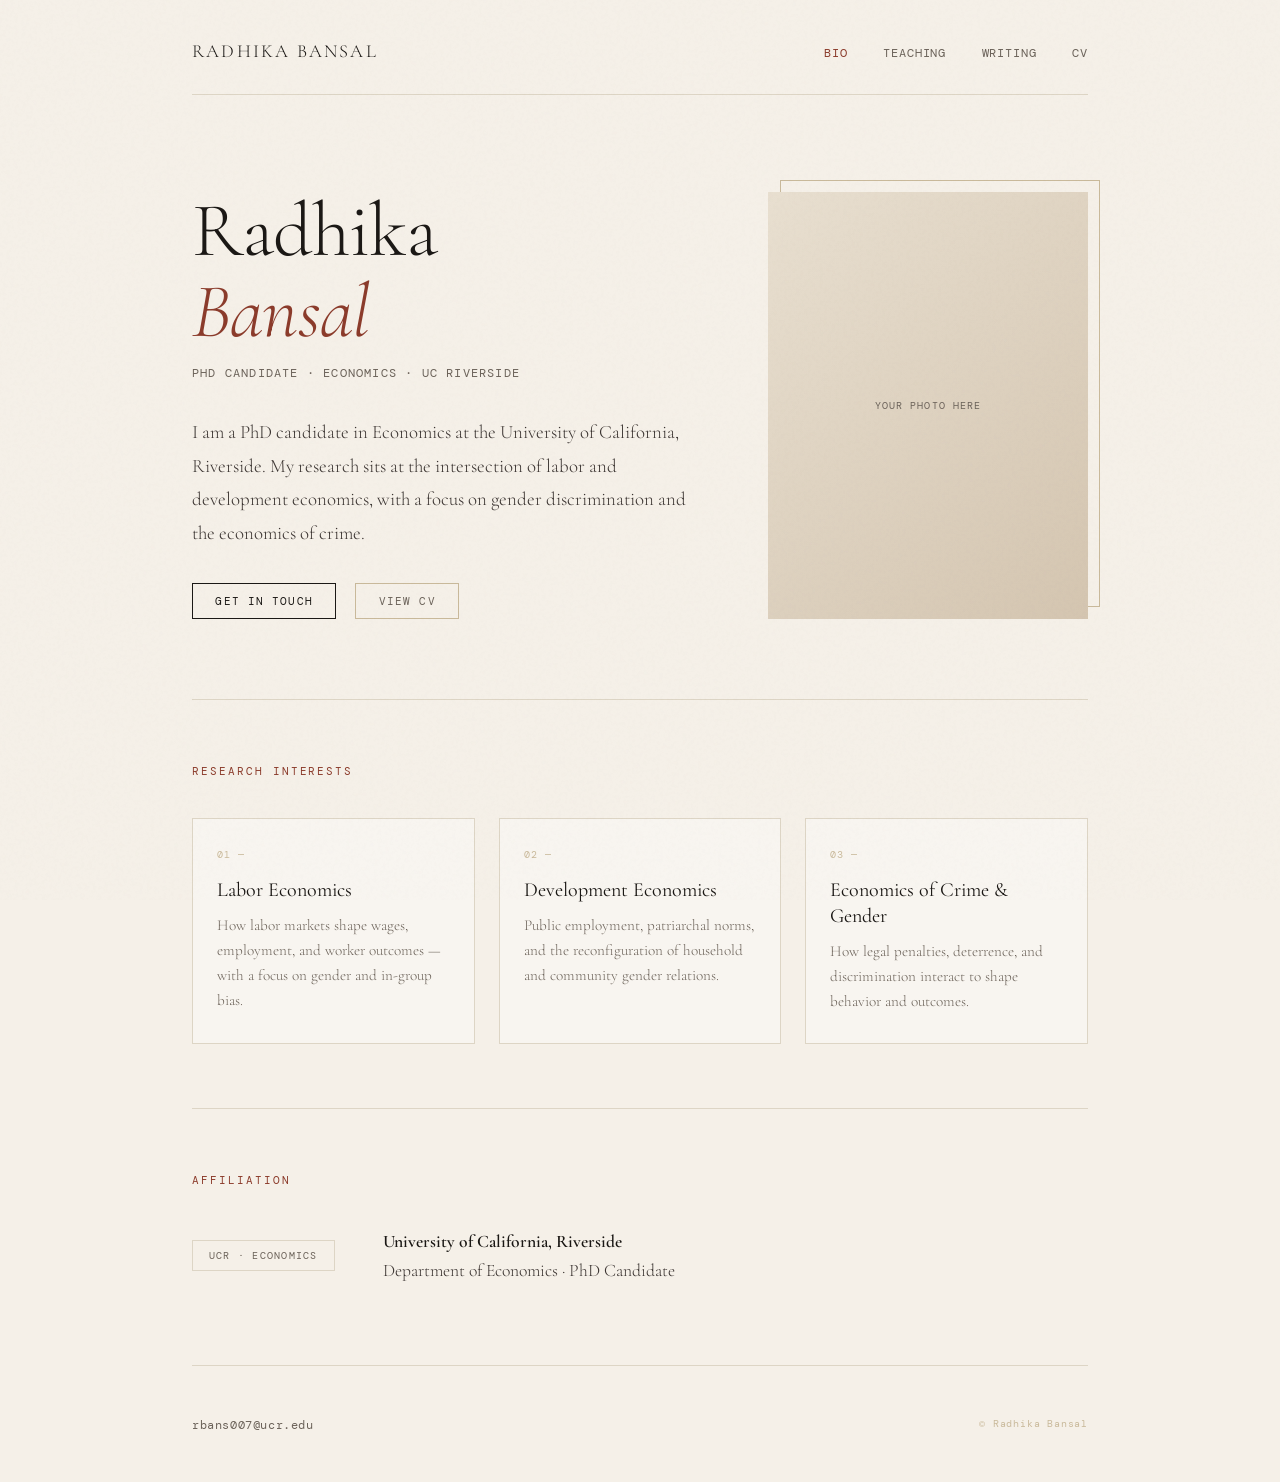
==== index.html @ c8bad90d "Update index.html" ====
<!DOCTYPE html>
<html lang="en">
<head>
  <meta charset="UTF-8" />
  <meta name="viewport" content="width=device-width, initial-scale=1.0"/>
  <title>Radhika Bansal | Economist</title>
  <link rel="preconnect" href="https://fonts.googleapis.com">
  <link href="https://fonts.googleapis.com/css2?family=Cormorant+Garamond:ital,wght@0,300;0,400;0,600;1,300;1,400&family=DM+Mono:wght@300;400&display=swap" rel="stylesheet">
  <link rel="stylesheet" href="style.css">
  <style>
    .hero {
      display: grid;
      grid-template-columns: 1fr 320px;
      gap: 5rem;
      align-items: center;
      padding: 6rem 0 5rem;
      border-bottom: 1px solid var(--light-line);
      animation: fadeUp 0.9s 0.1s ease both;
    }

    .hero-text h1 {
      font-size: clamp(3rem, 6vw, 4.8rem);
      font-weight: 300;
      line-height: 1.05;
      letter-spacing: -0.01em;
      margin-bottom: 0.3rem;
    }

    .hero-text h1 em { font-style: italic; color: var(--rust); }

    .hero-subtitle {
      font-family: 'DM Mono', monospace;
      font-size: 0.75rem;
      letter-spacing: 0.1em;
      text-transform: uppercase;
      color: var(--muted);
      margin: 0.8rem 0 2.2rem;
    }

    .hero-bio {
      font-size: 1.18rem;
      font-weight: 300;
      line-height: 1.78;
      color: #3a3330;
      max-width: 520px;
    }

    .hero-contact {
      margin-top: 2rem;
      display: flex;
      align-items: center;
      gap: 1.2rem;
      flex-wrap: wrap;
    }

    .hero-photo { position: relative; }

    .hero-photo::before {
      content: '';
      position: absolute;
      inset: -12px -12px 12px 12px;
      border: 1px solid var(--sand);
      z-index: 0;
    }

    .photo-placeholder {
      width: 100%;
      aspect-ratio: 3/4;
      background: linear-gradient(135deg, #e8dfd0, #d4c5b0);
      display: flex;
      align-items: center;
      justify-content: center;
      position: relative;
      z-index: 1;
      font-family: 'DM Mono', monospace;
      font-size: 0.65rem;
      color: var(--muted);
      letter-spacing: 0.1em;
      text-transform: uppercase;
    }

    .hero-photo img {
      width: 100%;
      aspect-ratio: 3/4;
      object-fit: cover;
      display: block;
      position: relative;
      z-index: 1;
      filter: sepia(8%) contrast(1.05);
    }

    /* Research interests */
    .interests-grid {
      display: grid;
      grid-template-columns: repeat(3, 1fr);
      gap: 1.5rem;
    }

    .interest-card {
      padding: 1.8rem 1.5rem;
      border: 1px solid var(--light-line);
      background: rgba(255,255,255,0.35);
      transition: border-color 0.2s, transform 0.25s;
    }

    .interest-card:hover {
      border-color: var(--sand);
      transform: translateY(-3px);
    }

    .interest-num {
      font-family: 'DM Mono', monospace;
      font-size: 0.6rem;
      color: var(--sand);
      letter-spacing: 0.1em;
      margin-bottom: 1rem;
    }

    .interest-title {
      font-size: 1.25rem;
      font-weight: 400;
      line-height: 1.3;
      margin-bottom: 0.6rem;
    }

    .interest-desc {
      font-size: 0.95rem;
      font-weight: 300;
      color: var(--muted);
      line-height: 1.65;
    }

    /* Affiliation */
    .affil-row {
      display: flex;
      align-items: center;
      gap: 3rem;
    }

    .affil-badge {
      font-family: 'DM Mono', monospace;
      font-size: 0.65rem;
      letter-spacing: 0.12em;
      text-transform: uppercase;
      color: var(--muted);
      border: 1px solid var(--light-line);
      padding: 0.5rem 1rem;
      white-space: nowrap;
    }

    .affil-text {
      font-size: 1.1rem;
      font-weight: 300;
      line-height: 1.65;
      color: #3a3330;
    }

    .affil-text strong { font-weight: 600; color: var(--ink); }

    @media (max-width: 720px) {
      .hero { grid-template-columns: 1fr; gap: 3rem; padding: 4rem 0 3rem; }
      .hero-photo { max-width: 260px; }
      .interests-grid { grid-template-columns: 1fr; gap: 1.2rem; }
      .affil-row { flex-direction: column; align-items: flex-start; gap: 1rem; }
    }
  </style>
</head>
<body>
<div class="site-wrapper">
  <nav>
    <a class="nav-name" href="index.html">Radhika Bansal</a>
    <ul class="nav-links">
      <li><a href="index.html" class="active">Bio</a></li>
      <li><a href="teaching.html">Teaching</a></li>
      <li><a href="writing.html">Writing</a></li>
      <li><a href="cv.html">CV</a></li>
    </ul>
  </nav>

  <section class="hero">
    <div class="hero-text">
      <h1>Radhika<br><em>Bansal</em></h1>
      <p class="hero-subtitle">PhD Candidate · Economics · UC Riverside</p>
      <p class="hero-bio">
        I am a PhD candidate in Economics at the University of California, Riverside. My research sits at the intersection of labor and development economics, with a focus on gender discrimination and the economics of crime.
      </p>
      <div class="hero-contact">
        <a class="btn" href="mailto:rbans007@ucr.edu">Get in Touch</a>
        <a class="btn btn-ghost" href="cv.html">View CV</a>
      </div>
    </div>
    <div class="hero-photo">
      <!-- Replace with: <img src="photo.jpg" alt="Radhika Bansal"> -->
      <div class="photo-placeholder">Your Photo Here</div>
    </div>
  </section>

  <section class="section">
    <p class="section-label">Research Interests</p>
    <div class="interests-grid">
      <div class="interest-card">
        <div class="interest-num">01 —</div>
        <div class="interest-title">Labor Economics</div>
        <p class="interest-desc">How labor markets shape wages, employment, and worker outcomes — with a focus on gender and in-group bias.</p>
      </div>
      <div class="interest-card">
        <div class="interest-num">02 —</div>
        <div class="interest-title">Development Economics</div>
        <p class="interest-desc">Public employment, patriarchal norms, and the reconfiguration of household and community gender relations.</p>
      </div>
      <div class="interest-card">
        <div class="interest-num">03 —</div>
        <div class="interest-title">Economics of Crime & Gender</div>
        <p class="interest-desc">How legal penalties, deterrence, and discrimination interact to shape behavior and outcomes.</p>
      </div>
    </div>
  </section>

  <section class="section">
    <p class="section-label">Affiliation</p>
    <div class="affil-row">
      <div class="affil-badge">UCR · Economics</div>
      <p class="affil-text">
        <strong>University of California, Riverside</strong><br>
        Department of Economics · PhD Candidate
      </p>
    </div>
  </section>

  <footer>
    <div class="footer-email"><a href="mailto:rbans007@ucr.edu">rbans007@ucr.edu</a></div>
    <div class="footer-copy">© Radhika Bansal</div>
  </footer>
</div>
</body>
</html>
---- style.css ----
*, *::before, *::after { box-sizing: border-box; margin: 0; padding: 0; }

:root {
  --cream: #f5f0e8;
  --ink: #1a1714;
  --rust: #8b3a2a;
  --sand: #c9b99a;
  --muted: #6b6259;
  --light-line: #ddd5c5;
}

html { font-size: 16px; scroll-behavior: smooth; }

body {
  background-color: var(--cream);
  color: var(--ink);
  font-family: 'Cormorant Garamond', Georgia, serif;
  min-height: 100vh;
  overflow-x: hidden;
}

body::before {
  content: '';
  position: fixed;
  inset: 0;
  background-image: url("data:image/svg+xml,%3Csvg viewBox='0 0 256 256' xmlns='http://www.w3.org/2000/svg'%3E%3Cfilter id='noise'%3E%3CfeTurbulence type='fractalNoise' baseFrequency='0.9' numOctaves='4' stitchTiles='stitch'/%3E%3C/filter%3E%3Crect width='100%25' height='100%25' filter='url(%23noise)' opacity='0.04'/%3E%3C/svg%3E");
  pointer-events: none;
  z-index: 1000;
  opacity: 0.5;
}

.site-wrapper {
  max-width: 960px;
  margin: 0 auto;
  padding: 0 2rem;
}

/* ---- NAV ---- */
nav {
  padding: 2.5rem 0 2rem;
  display: flex;
  align-items: baseline;
  justify-content: space-between;
  border-bottom: 1px solid var(--light-line);
  animation: fadeDown 0.8s ease both;
}

.nav-name {
  font-size: 1.15rem;
  font-weight: 300;
  letter-spacing: 0.12em;
  text-transform: uppercase;
  color: var(--ink);
  text-decoration: none;
}

.nav-links {
  display: flex;
  gap: 2.2rem;
  list-style: none;
}

.nav-links a {
  font-family: 'DM Mono', monospace;
  font-size: 0.72rem;
  letter-spacing: 0.08em;
  text-transform: uppercase;
  color: var(--muted);
  text-decoration: none;
  transition: color 0.2s;
}

.nav-links a:hover, .nav-links a.active { color: var(--rust); }

/* ---- PAGE HEADER ---- */
.page-header {
  padding: 5rem 0 3.5rem;
  border-bottom: 1px solid var(--light-line);
  animation: fadeUp 0.9s 0.1s ease both;
}

.page-label {
  font-family: 'DM Mono', monospace;
  font-size: 0.68rem;
  letter-spacing: 0.18em;
  text-transform: uppercase;
  color: var(--rust);
  margin-bottom: 1.2rem;
}

.page-title {
  font-size: clamp(2.5rem, 5vw, 4rem);
  font-weight: 300;
  line-height: 1.05;
  letter-spacing: -0.01em;
}

.page-title em { font-style: italic; color: var(--rust); }

/* ---- SECTION ---- */
.section {
  padding: 4rem 0;
  border-bottom: 1px solid var(--light-line);
  animation: fadeUp 0.9s 0.2s ease both;
}

.section:last-of-type { border-bottom: none; }

.section-label {
  font-family: 'DM Mono', monospace;
  font-size: 0.68rem;
  letter-spacing: 0.18em;
  text-transform: uppercase;
  color: var(--rust);
  margin-bottom: 2.5rem;
}

/* ---- FOOTER ---- */
footer {
  padding: 3rem 0;
  display: flex;
  justify-content: space-between;
  align-items: center;
  border-top: 1px solid var(--light-line);
  margin-top: 1rem;
}

.footer-email a {
  font-family: 'DM Mono', monospace;
  font-size: 0.75rem;
  color: var(--muted);
  text-decoration: none;
  letter-spacing: 0.05em;
  transition: color 0.2s;
}

.footer-email a:hover { color: var(--rust); }

.footer-copy {
  font-family: 'DM Mono', monospace;
  font-size: 0.62rem;
  color: var(--sand);
  letter-spacing: 0.08em;
}

/* ---- BUTTONS ---- */
.btn {
  font-family: 'DM Mono', monospace;
  font-size: 0.7rem;
  letter-spacing: 0.1em;
  text-transform: uppercase;
  padding: 0.65rem 1.4rem;
  border: 1px solid var(--ink);
  color: var(--ink);
  text-decoration: none;
  display: inline-block;
  transition: background 0.2s, color 0.2s;
}

.btn:hover { background: var(--ink); color: var(--cream); }

.btn-ghost {
  border-color: var(--sand);
  color: var(--muted);
}

.btn-ghost:hover { background: transparent; color: var(--rust); border-color: var(--rust); }

/* ---- ANIMATIONS ---- */
@keyframes fadeDown {
  from { opacity: 0; transform: translateY(-12px); }
  to   { opacity: 1; transform: translateY(0); }
}

@keyframes fadeUp {
  from { opacity: 0; transform: translateY(16px); }
  to   { opacity: 1; transform: translateY(0); }
}

/* ---- RESPONSIVE ---- */
@media (max-width: 720px) {
  nav { flex-direction: column; gap: 1.2rem; }
  .nav-links { gap: 1.5rem; flex-wrap: wrap; }
  footer { flex-direction: column; gap: 1rem; text-align: center; }
}
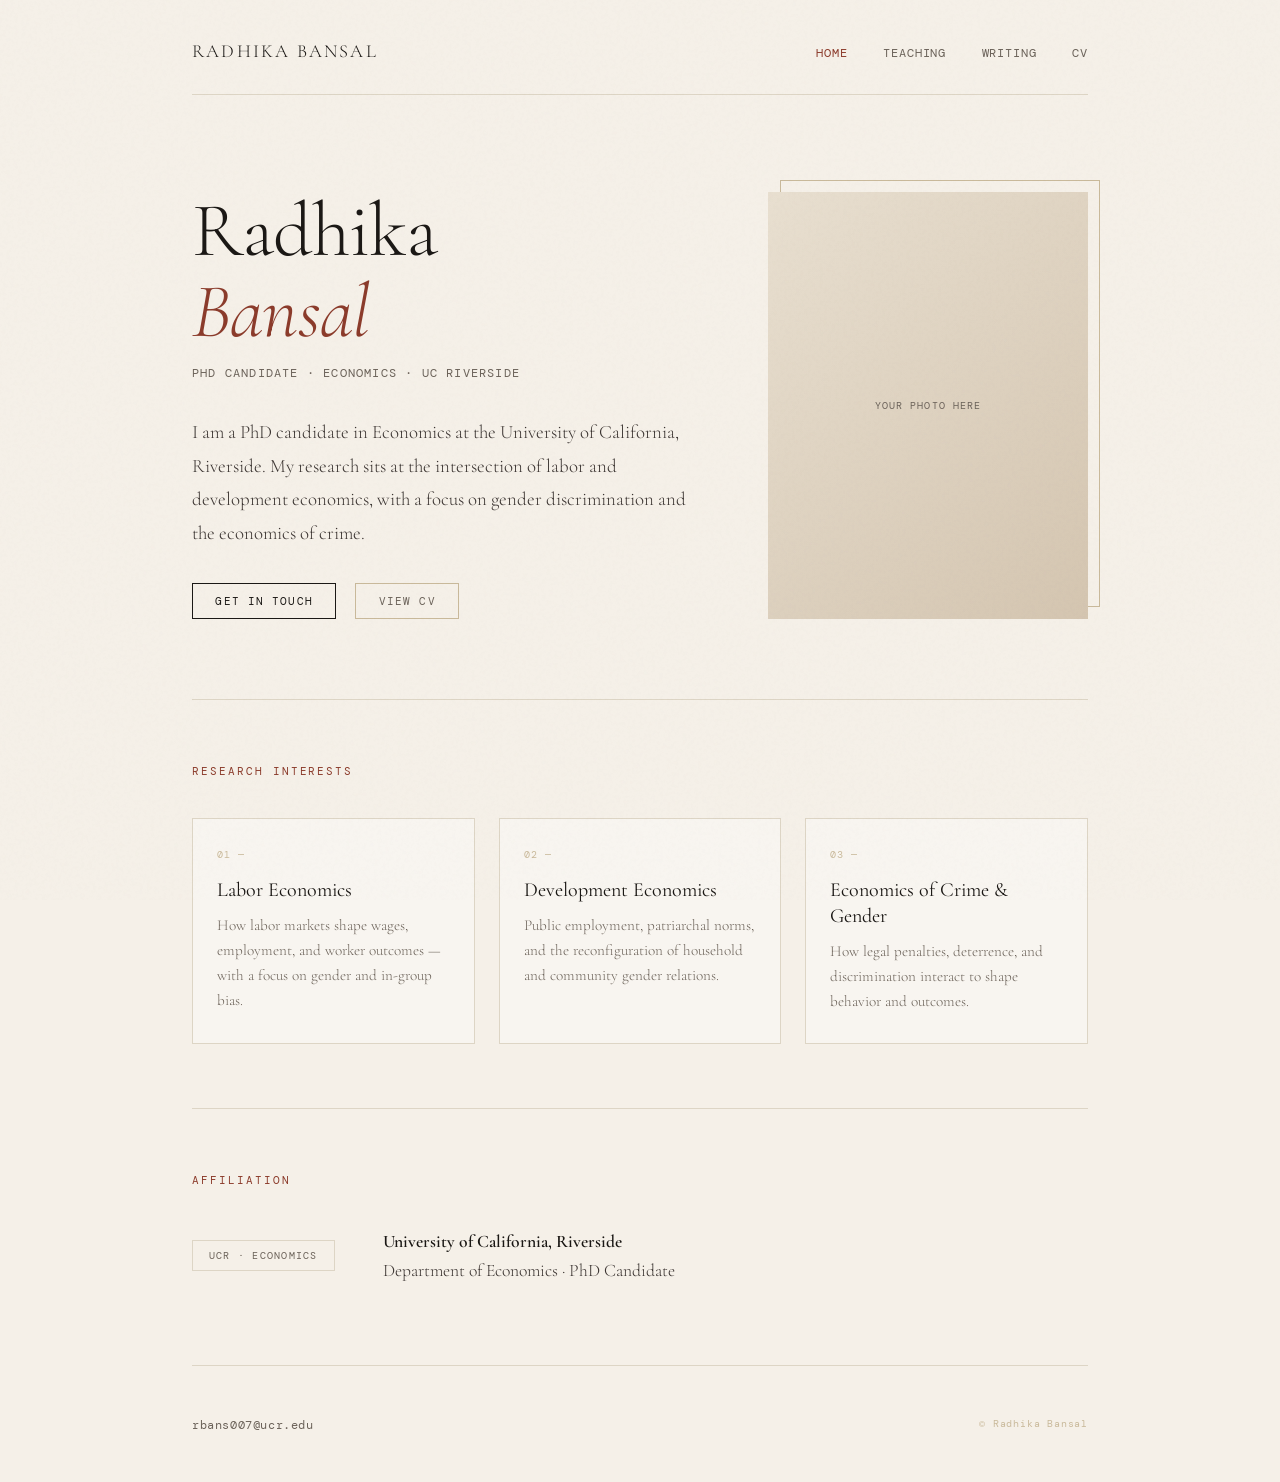
==== commit cec78274: "Update index.html" ====
--- a/index.html
+++ b/index.html
@@ -170,7 +170,7 @@
   <nav>
     <a class="nav-name" href="index.html">Radhika Bansal</a>
     <ul class="nav-links">
-      <li><a href="index.html" class="active">Bio</a></li>
+      <li><a href="index.html" class="active">Home</a></li>
       <li><a href="teaching.html">Teaching</a></li>
       <li><a href="writing.html">Writing</a></li>
       <li><a href="cv.html">CV</a></li>
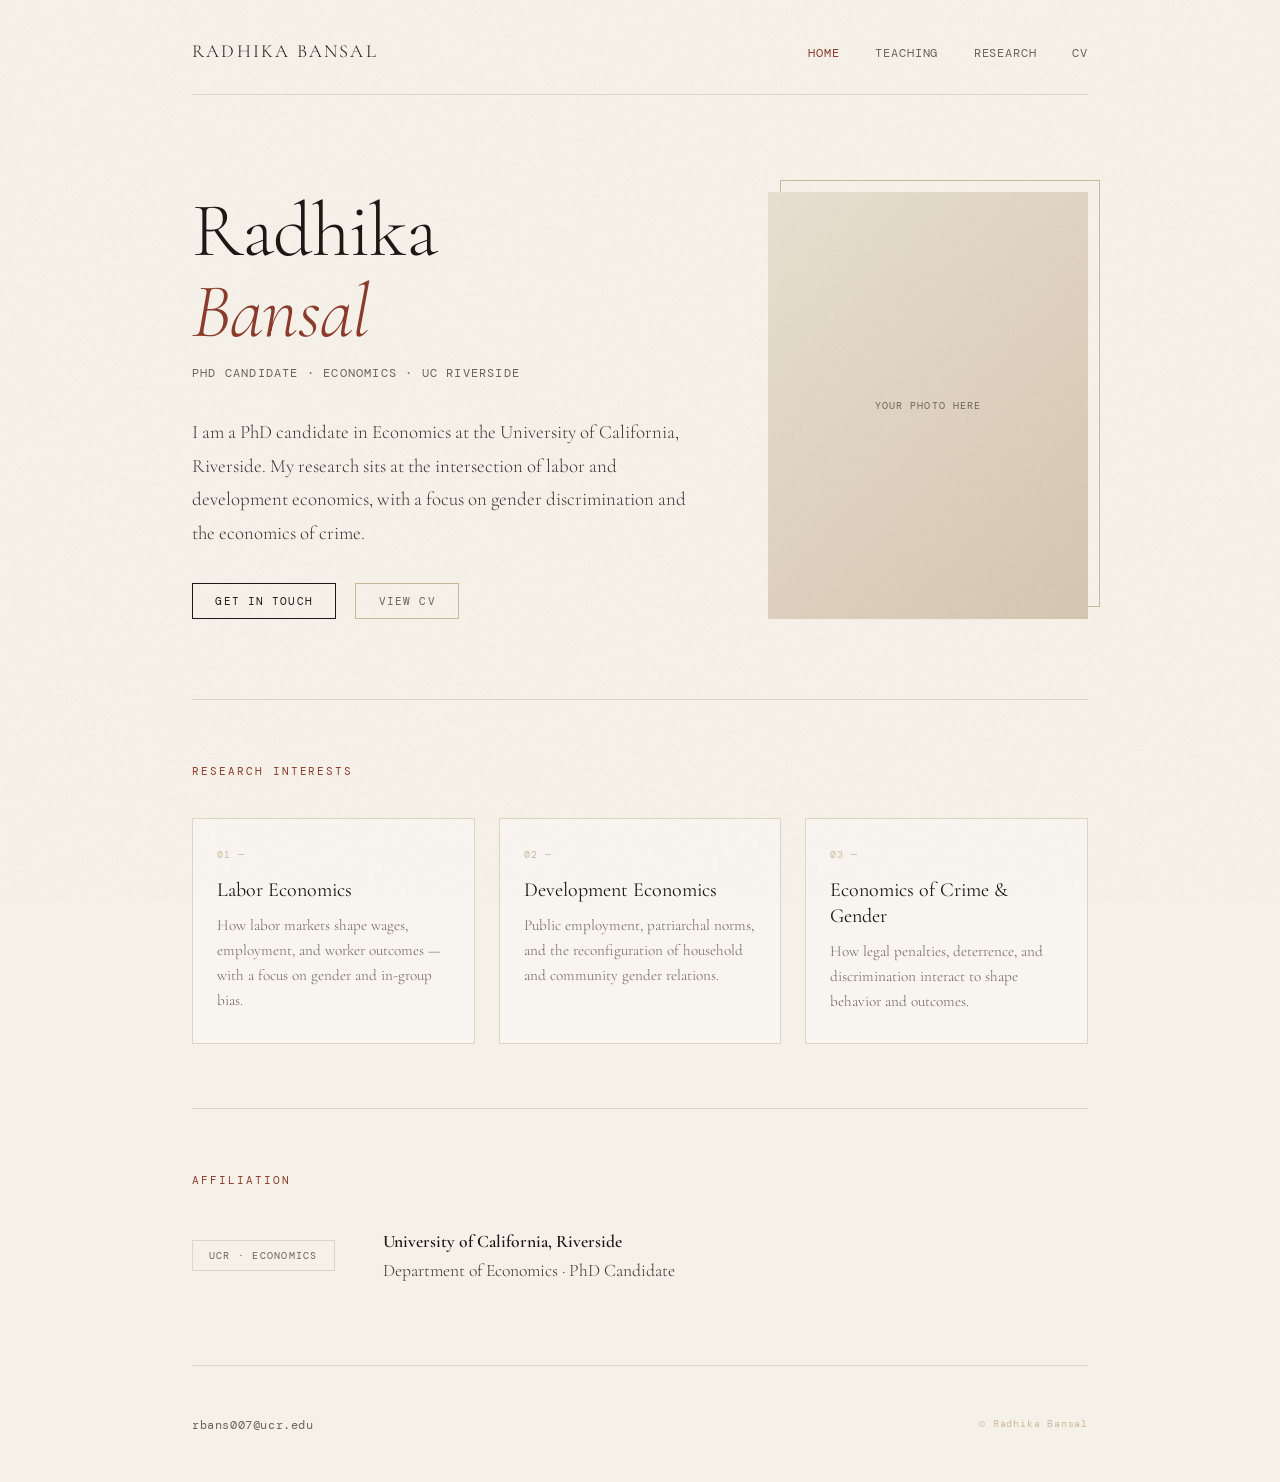
==== commit a6873c86: "Update index.html" ====
--- a/index.html
+++ b/index.html
@@ -172,7 +172,7 @@
     <ul class="nav-links">
       <li><a href="index.html" class="active">Home</a></li>
       <li><a href="teaching.html">Teaching</a></li>
-      <li><a href="writing.html">Writing</a></li>
+      <li><a href="writing.html">Research</a></li>
       <li><a href="cv.html">CV</a></li>
     </ul>
   </nav>
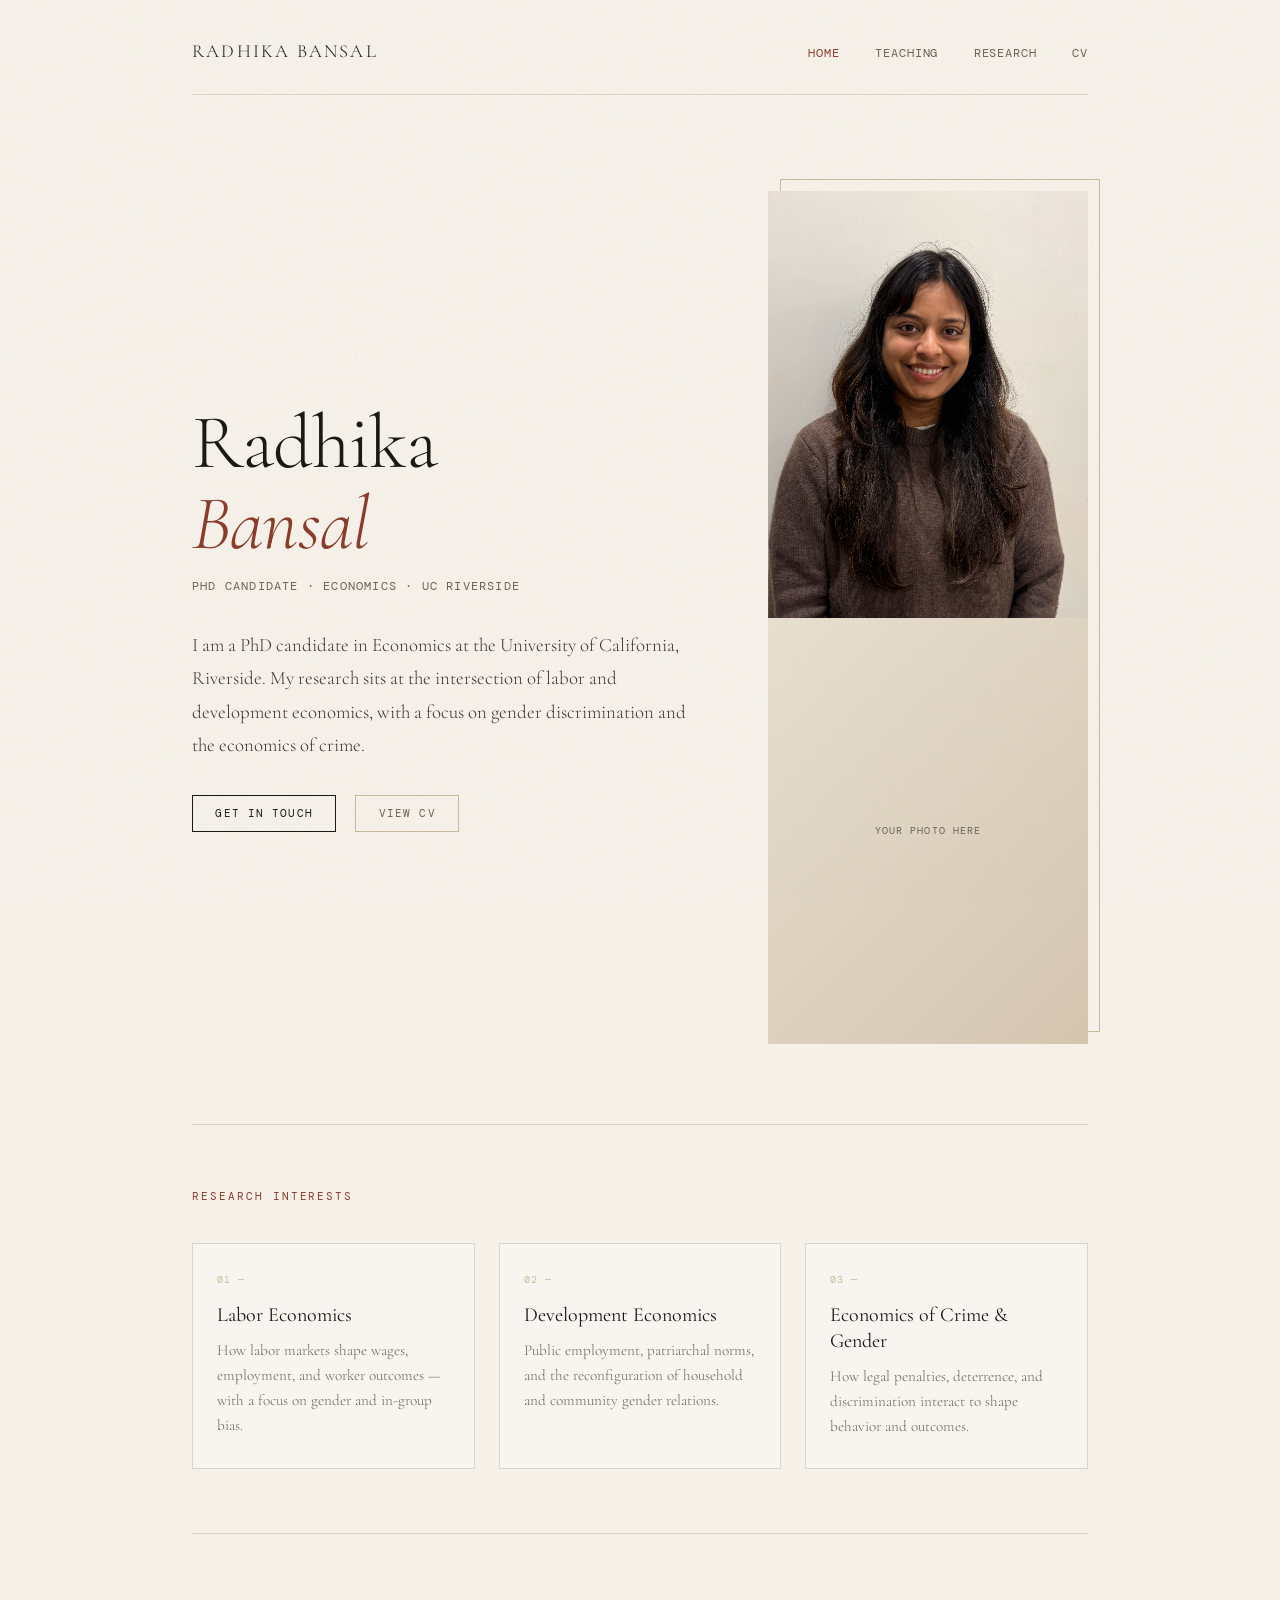
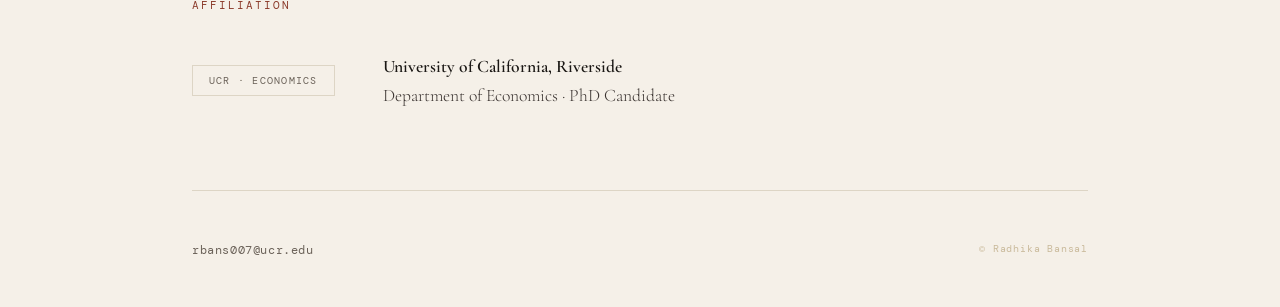
==== commit 3c9f7a23: "Update index.html" ====
--- a/index.html
+++ b/index.html
@@ -190,7 +190,7 @@
       </div>
     </div>
     <div class="hero-photo">
-      <!-- Replace with: <img src="photo.jpg" alt="Radhika Bansal"> -->
+      <img src="IMG_1546.png" alt="Radhika Bansal"> 
       <div class="photo-placeholder">Your Photo Here</div>
     </div>
   </section>
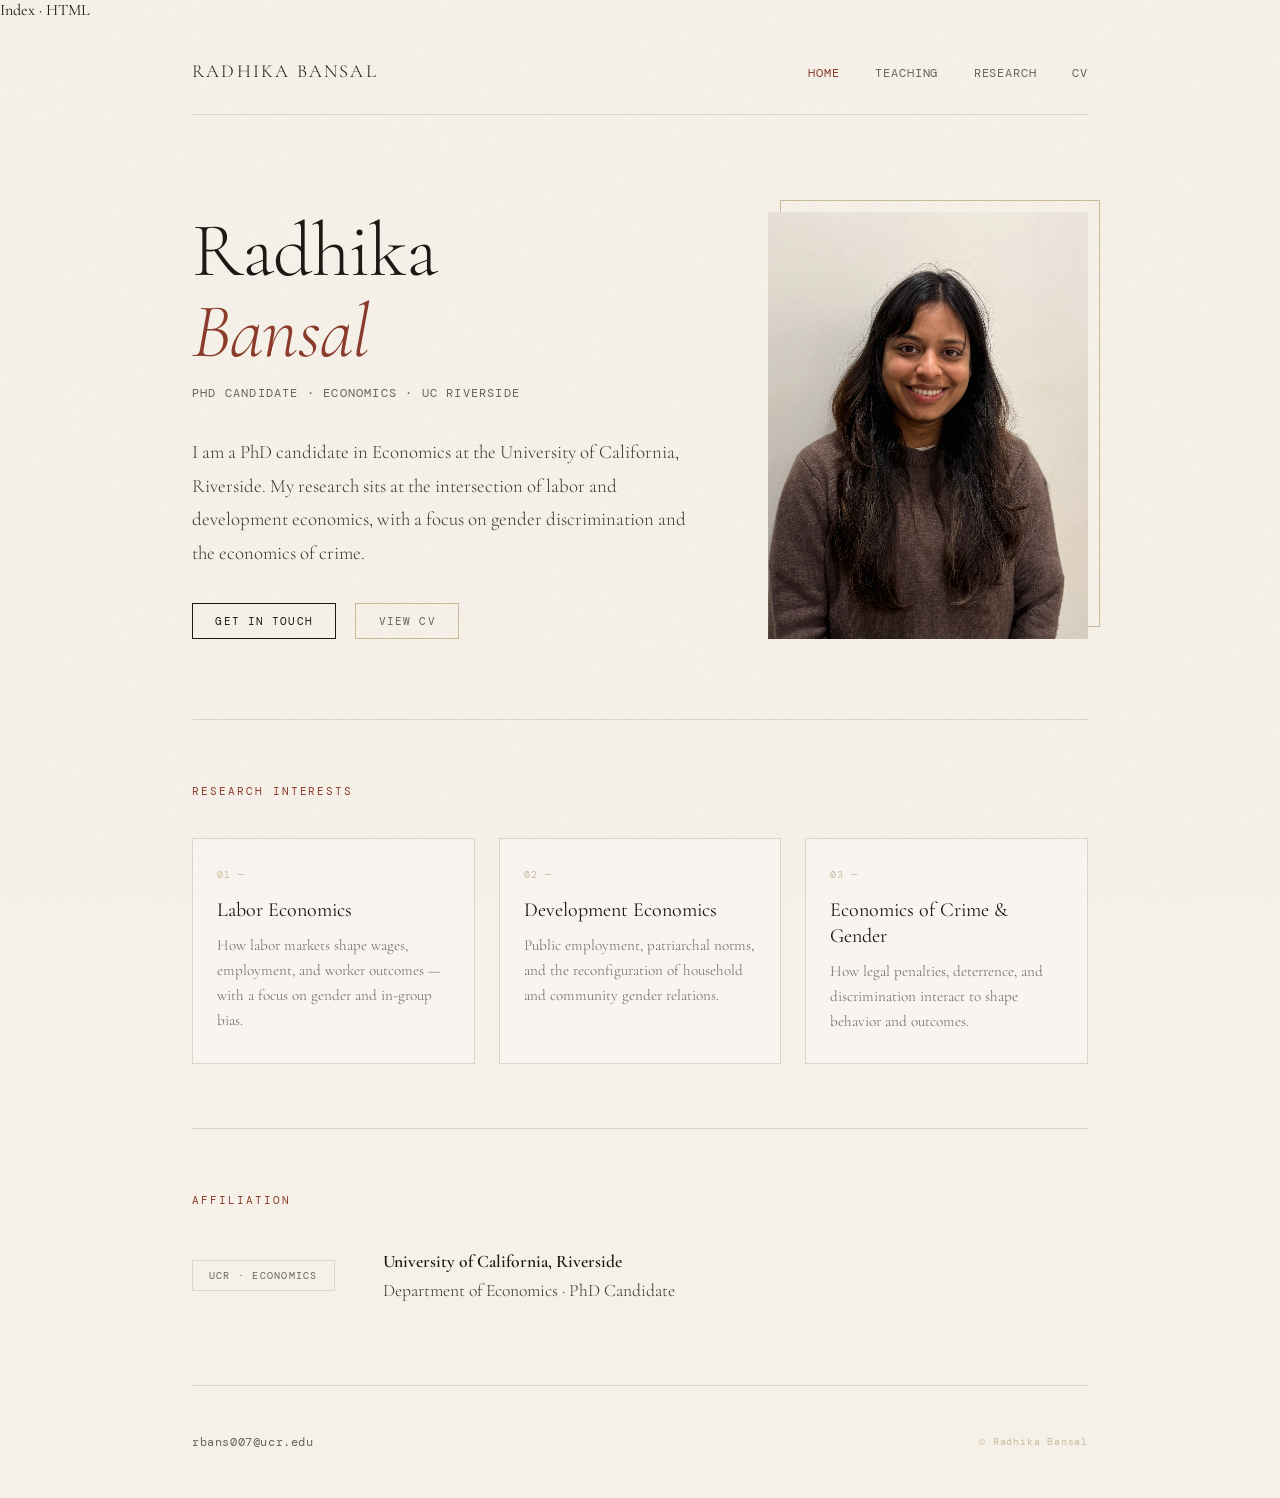
==== commit 7cbdc061: "Update index.html" ====
--- a/index.html
+++ b/index.html
@@ -1,3 +1,5 @@
+
+Index · HTML
 <!DOCTYPE html>
 <html lang="en">
 <head>
@@ -17,7 +19,6 @@
       border-bottom: 1px solid var(--light-line);
       animation: fadeUp 0.9s 0.1s ease both;
     }
-
     .hero-text h1 {
       font-size: clamp(3rem, 6vw, 4.8rem);
       font-weight: 300;
@@ -25,9 +26,7 @@
       letter-spacing: -0.01em;
       margin-bottom: 0.3rem;
     }
-
     .hero-text h1 em { font-style: italic; color: var(--rust); }
-
     .hero-subtitle {
       font-family: 'DM Mono', monospace;
       font-size: 0.75rem;
@@ -36,7 +35,6 @@
       color: var(--muted);
       margin: 0.8rem 0 2.2rem;
     }
-
     .hero-bio {
       font-size: 1.18rem;
       font-weight: 300;
@@ -44,7 +42,6 @@
       color: #3a3330;
       max-width: 520px;
     }
-
     .hero-contact {
       margin-top: 2rem;
       display: flex;
@@ -52,9 +49,7 @@
       gap: 1.2rem;
       flex-wrap: wrap;
     }
-
     .hero-photo { position: relative; }
-
     .hero-photo::before {
       content: '';
       position: absolute;
@@ -62,7 +57,6 @@
       border: 1px solid var(--sand);
       z-index: 0;
     }
-
     .photo-placeholder {
       width: 100%;
       aspect-ratio: 3/4;
@@ -78,7 +72,6 @@
       letter-spacing: 0.1em;
       text-transform: uppercase;
     }
-
     .hero-photo img {
       width: 100%;
       aspect-ratio: 3/4;
@@ -88,26 +81,22 @@
       z-index: 1;
       filter: sepia(8%) contrast(1.05);
     }
-
     /* Research interests */
     .interests-grid {
       display: grid;
       grid-template-columns: repeat(3, 1fr);
       gap: 1.5rem;
     }
-
     .interest-card {
       padding: 1.8rem 1.5rem;
       border: 1px solid var(--light-line);
       background: rgba(255,255,255,0.35);
       transition: border-color 0.2s, transform 0.25s;
     }
-
     .interest-card:hover {
       border-color: var(--sand);
       transform: translateY(-3px);
     }
-
     .interest-num {
       font-family: 'DM Mono', monospace;
       font-size: 0.6rem;
@@ -115,28 +104,24 @@
       letter-spacing: 0.1em;
       margin-bottom: 1rem;
     }
-
     .interest-title {
       font-size: 1.25rem;
       font-weight: 400;
       line-height: 1.3;
       margin-bottom: 0.6rem;
     }
-
     .interest-desc {
       font-size: 0.95rem;
       font-weight: 300;
       color: var(--muted);
       line-height: 1.65;
     }
-
     /* Affiliation */
     .affil-row {
       display: flex;
       align-items: center;
       gap: 3rem;
     }
-
     .affil-badge {
       font-family: 'DM Mono', monospace;
       font-size: 0.65rem;
@@ -147,16 +132,13 @@
       padding: 0.5rem 1rem;
       white-space: nowrap;
     }
-
     .affil-text {
       font-size: 1.1rem;
       font-weight: 300;
       line-height: 1.65;
       color: #3a3330;
     }
-
     .affil-text strong { font-weight: 600; color: var(--ink); }
-
     @media (max-width: 720px) {
       .hero { grid-template-columns: 1fr; gap: 3rem; padding: 4rem 0 3rem; }
       .hero-photo { max-width: 260px; }
@@ -176,7 +158,6 @@
       <li><a href="cv.html">CV</a></li>
     </ul>
   </nav>
-
   <section class="hero">
     <div class="hero-text">
       <h1>Radhika<br><em>Bansal</em></h1>
@@ -190,11 +171,10 @@
       </div>
     </div>
     <div class="hero-photo">
-      <img src="IMG_1546.png" alt="Radhika Bansal"> 
-      <div class="photo-placeholder">Your Photo Here</div>
+      <img src="IMG_1546.png" alt="Radhika Bansal" onerror="this.style.display='none'; this.nextElementSibling.style.display='flex';">
+      <div class="photo-placeholder" style="display:none;">Your Photo Here</div>
     </div>
   </section>
-
   <section class="section">
     <p class="section-label">Research Interests</p>
     <div class="interests-grid">
@@ -215,7 +195,6 @@
       </div>
     </div>
   </section>
-
   <section class="section">
     <p class="section-label">Affiliation</p>
     <div class="affil-row">
@@ -226,7 +205,6 @@
       </p>
     </div>
   </section>
-
   <footer>
     <div class="footer-email"><a href="mailto:rbans007@ucr.edu">rbans007@ucr.edu</a></div>
     <div class="footer-copy">© Radhika Bansal</div>
@@ -234,3 +212,5 @@
 </div>
 </body>
 </html>
+ 
+
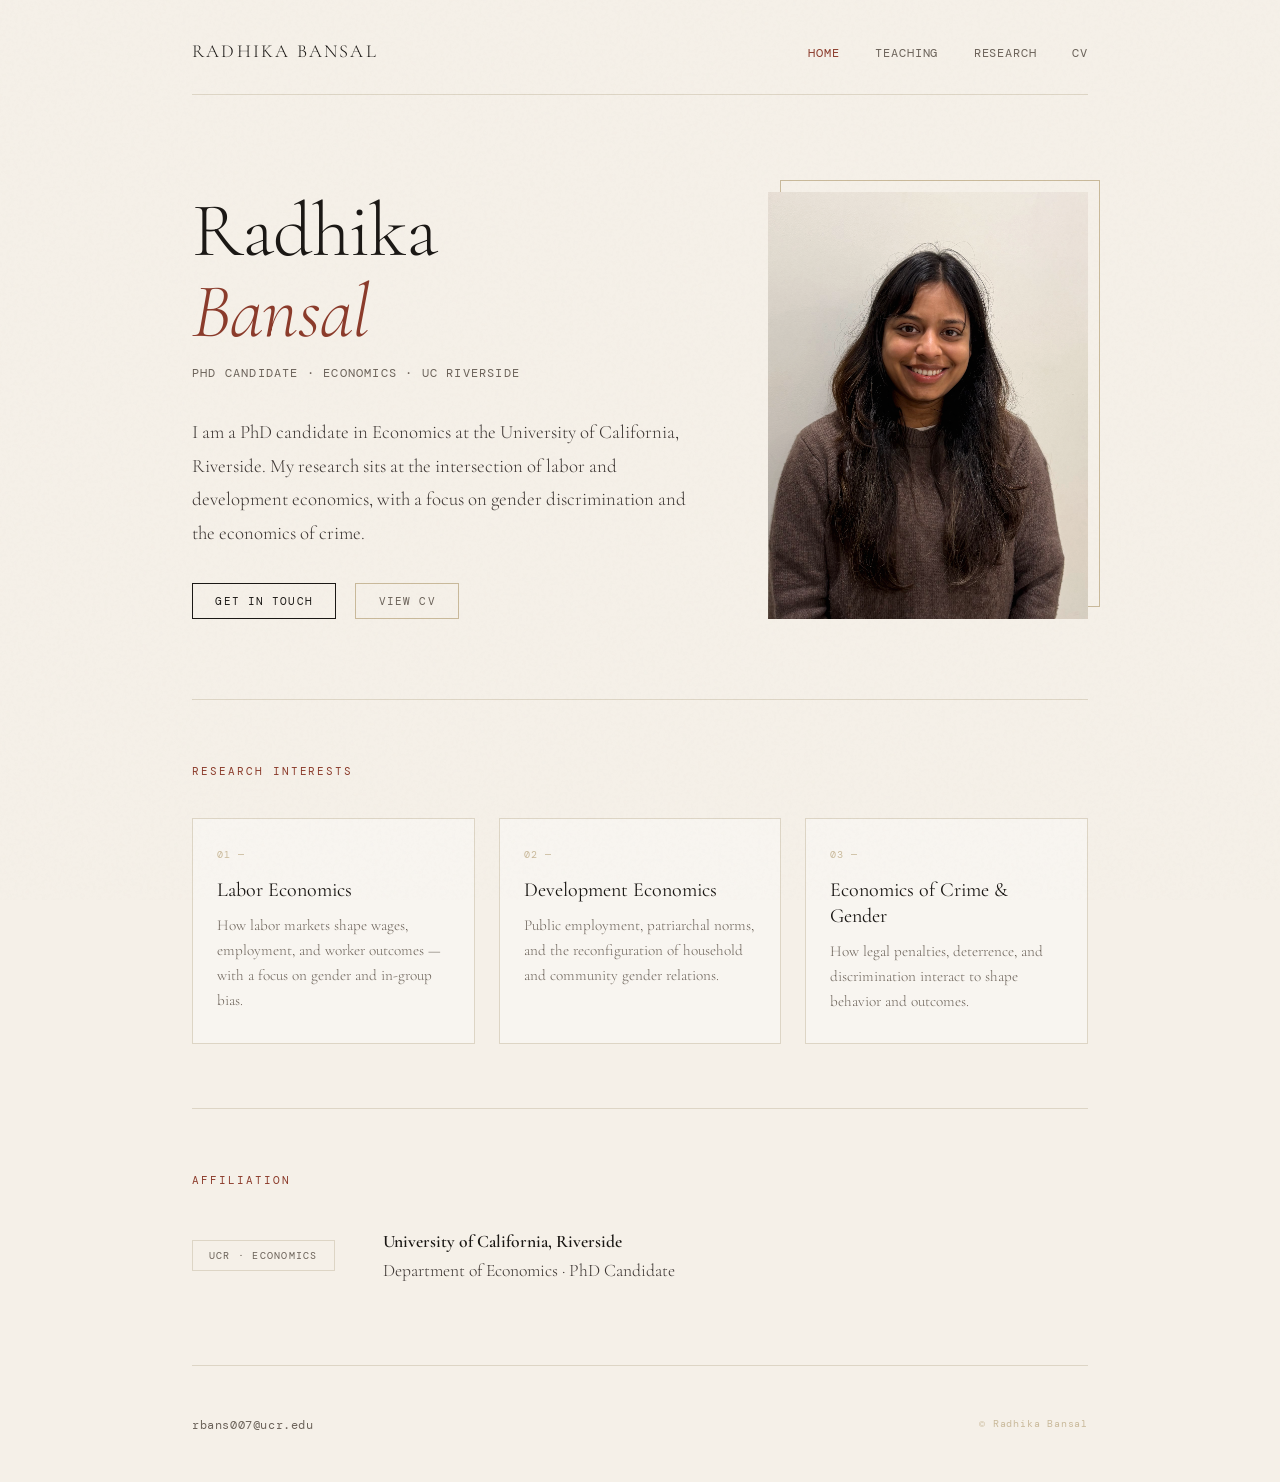
==== commit 6bfd6908: "Update index.html" ====
--- a/index.html
+++ b/index.html
@@ -1,5 +1,3 @@
-
-Index · HTML
 <!DOCTYPE html>
 <html lang="en">
 <head>
@@ -171,8 +169,7 @@
       </div>
     </div>
     <div class="hero-photo">
-      <img src="IMG_1546.png" alt="Radhika Bansal" onerror="this.style.display='none'; this.nextElementSibling.style.display='flex';">
-      <div class="photo-placeholder" style="display:none;">Your Photo Here</div>
+      <img src="IMG_1546.png" alt="Radhika Bansal">
     </div>
   </section>
   <section class="section">
@@ -212,5 +209,3 @@
 </div>
 </body>
 </html>
- 
-
